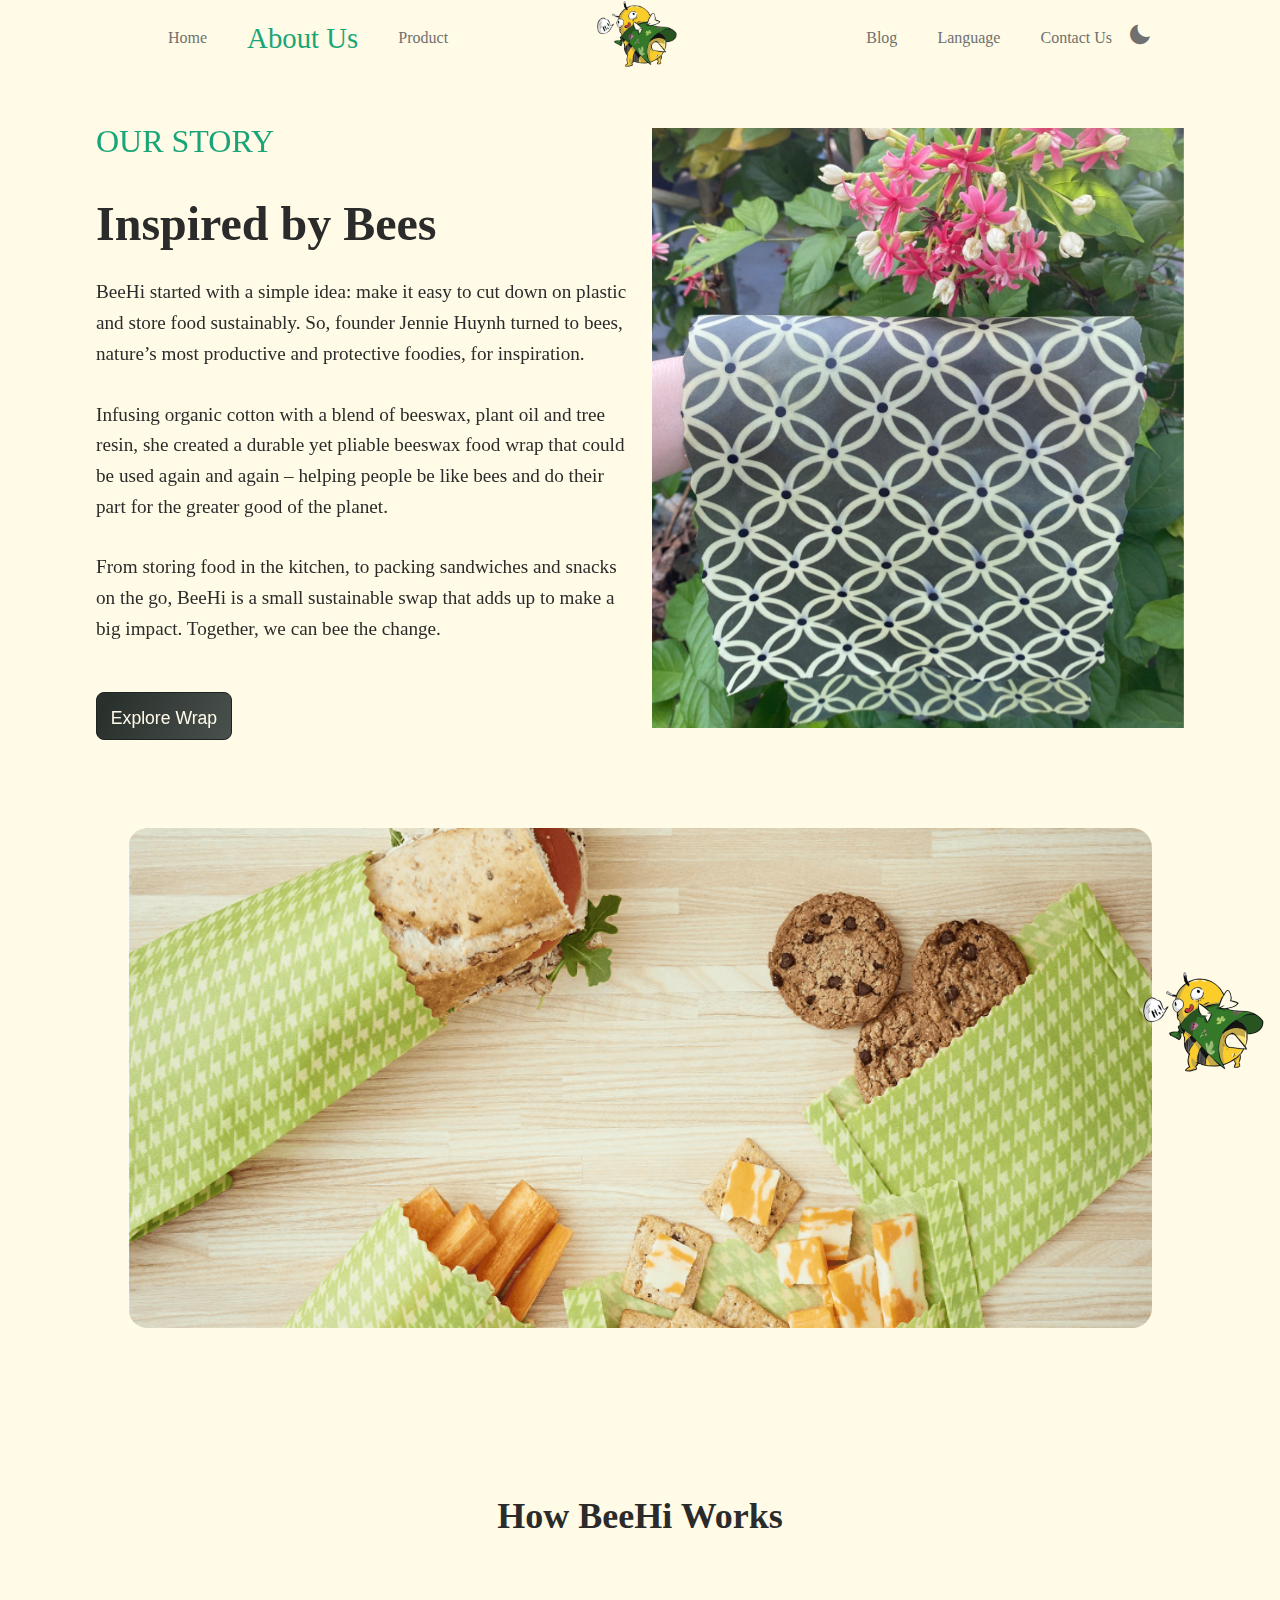
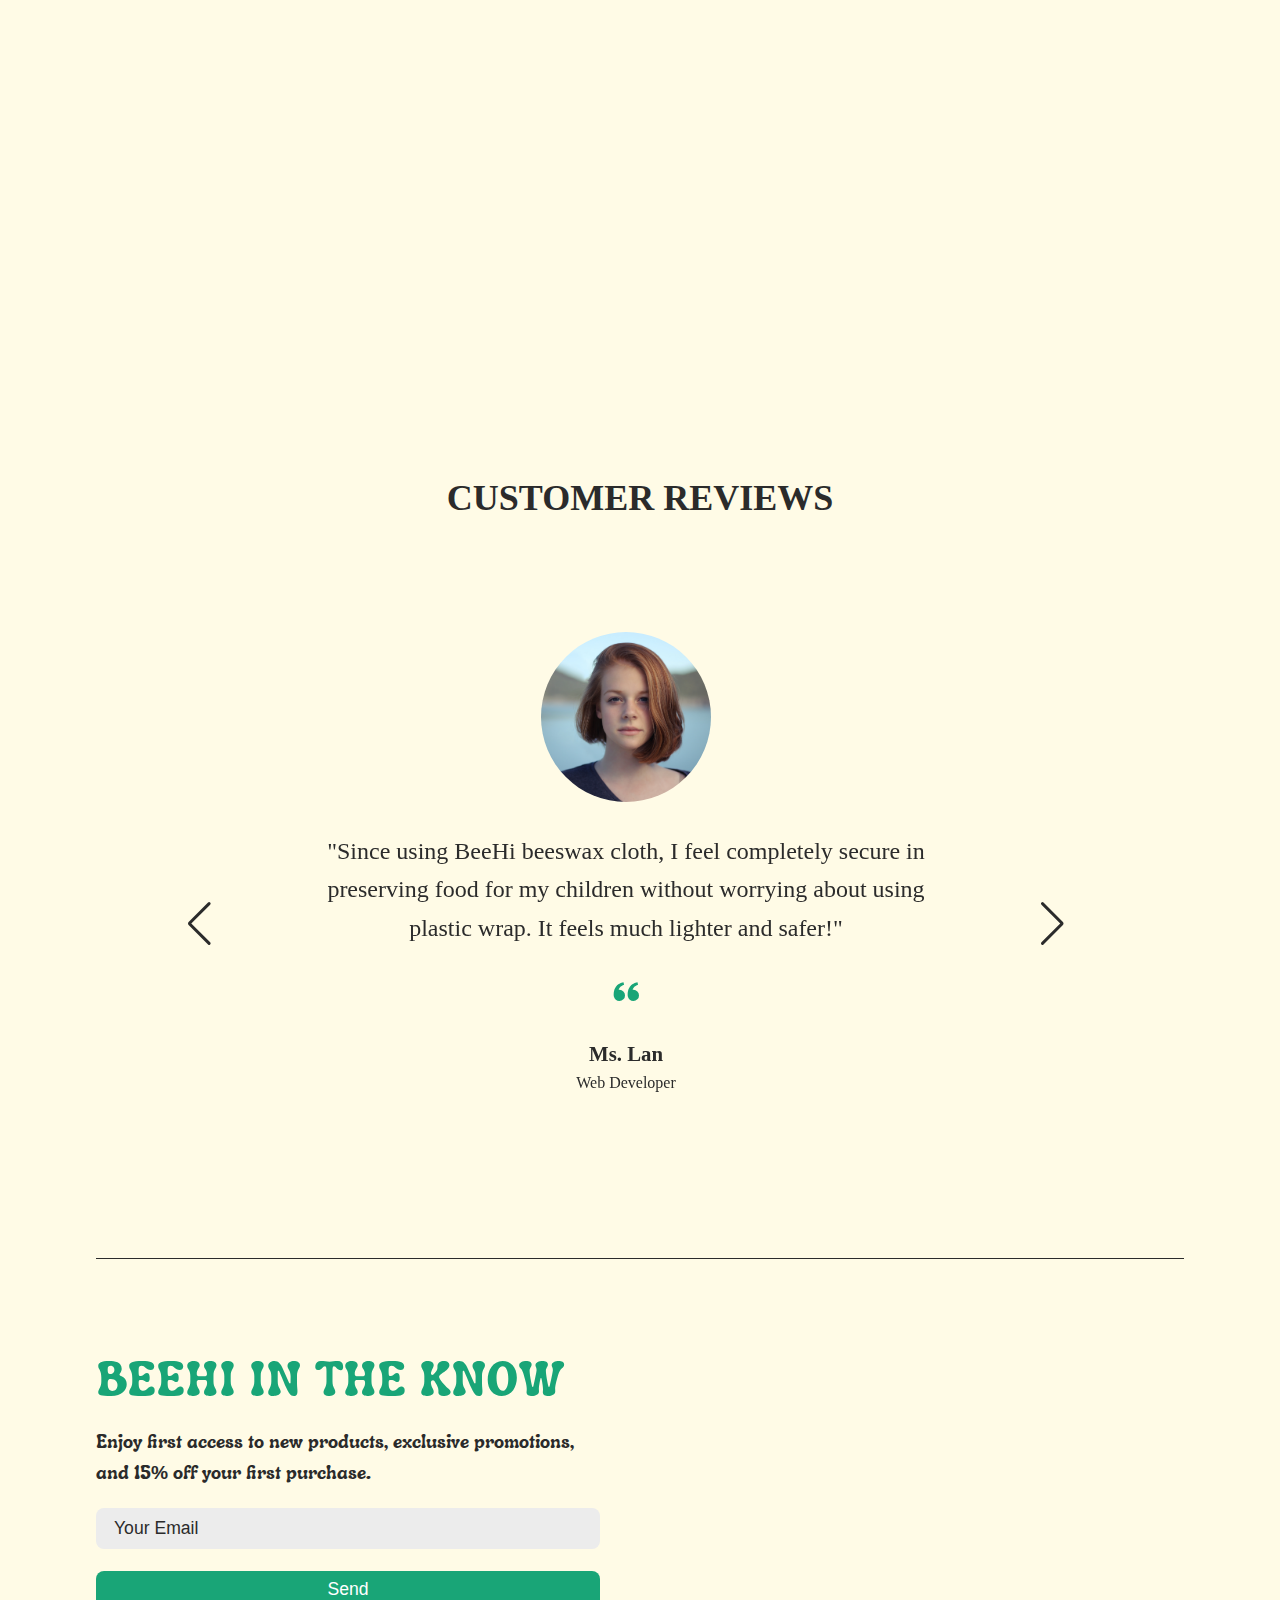
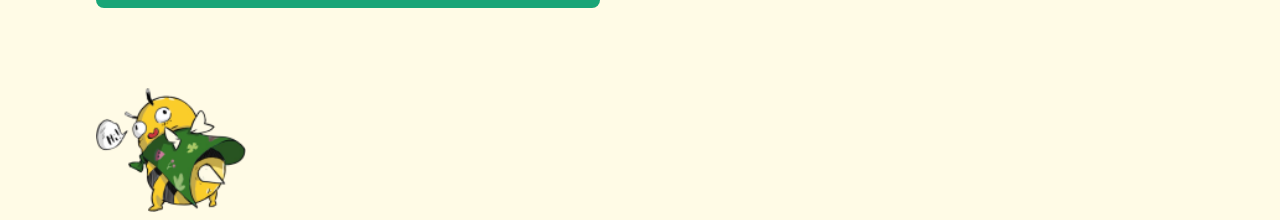
==== aboutus.html @ bbf71ea0 "init" ====
<!DOCTYPE html>
<html lang="en">
    <head>
        <meta charset="UTF-8">
        <meta name="viewport" content="width=device-width, initial-scale=1.0">
        <link href='https://cdn.jsdelivr.net/npm/boxicons@2.0.5/css/boxicons.min.css' rel='stylesheet'>
        <link rel="stylesheet" href="https://cdnjs.cloudflare.com/ajax/libs/font-awesome/6.0.0-beta3/css/all.min.css">
        <link rel="stylesheet" href="./assets/css/aboutus.css">
        <link rel="stylesheet" href="./assets/css/swiper.css" />
        <link rel="icon" href="assets/img/logo.png">
        <title>BeeHi GreenLife</title>
    </head>
    <body>
        <a href="#" class="scrolltop" id="scroll-top">
            <i class='bx bx-chevron-up scrolltop__icon'></i>
        </a>
        <a href="#" class="bee">
            <img src="./assets/img/logo.png" alt="">
        </a>
        <header class="header" id="header">
            <nav class="nav bd-container">
                <div class="nav__menu" id="nav-menu">
                    <ul class="nav__list">
                        <li class="nav__item"><a href="./index.html" class="nav__link">Home</a></li>
                        <li class="nav__item  main_item"><a href="./aboutus.html" class="nav__link active-link">About Us</a></li>
                        <li class="nav__item"><a href="./product.html" class="nav__link">Product</a></li>
                    </ul>
                </div>
                <a href="#" class="nav__logo"><img src="./assets/img/logo.png"></a>
                <div class="nav__menu" id="nav-menu">
                    <ul class="nav__list">
                        <li class="nav__item"><a href="" class="nav__link">Blog</a></li>
                        <li class="nav__item"><a href="" class="nav__link">Language</a></li>
                        <li class="nav__item"><a href="./contactus.html" class="nav__link">Contact Us</a></li>
                        <li><i class='bx bxs-moon change-theme' id="theme-button"></i></li>
                    </ul>
                </div>
                <div class="nav__toggle" id="nav-toggle">
                    <i class='bx bx-menu'></i>
                </div>
            </nav>
        </header>


        <main class="l-main">
            <section class="home">
                <div class="home__container section w-90 bd-grid">
                    <div class="home__data">
                        <h2 class="section-subtitle">Our Story</h2>
                        <h1 class="home__inspired">Inspired by Bees</h1>
                        <p class="home__paragraph">
                            BeeHi started with a simple idea: make it easy to cut down on plastic and store food sustainably. So, founder Jennie Huynh turned to bees, nature’s most productive and protective foodies, for inspiration.
                        </p>
                        <p class="home__paragraph">
                            Infusing organic cotton with a blend of beeswax, plant oil and tree resin, she created a durable yet pliable beeswax food wrap that could be used again and again – helping people be like bees and do their part for the greater good of the planet.
                        </p>
                        <p class="home__paragraph">
                            From storing food in the kitchen, to packing sandwiches and snacks on the go, BeeHi is a small sustainable swap that adds up to make a big impact. Together, we can bee the change.
                        </p>
                        <button class="shop-now">
                            Explore Wrap
                        </button>
                    </div>
                    <div class="swiper-container mySwiper">
                        <div class="swiper-wrapper">
                        <div class="swiper-slide">
                            <img src="./assets/img/img10.jpg">
                        </div>
                        <div class="swiper-slide">
                            <img src="./assets/img/img2.jpg">
                        </div>
                        <div class="swiper-slide">
                            <img src="./assets/img/img7.jpg">
                        </div>
                        </div>
                    </div>
                    
                </div>
            </section>
            
            <section class="about section " >
                <div class="about__container">

                    <div class="about__data as">
                        <h2 class="section-title about__initial">Introduction</h2>
                        <p class="about__description">BeeHi is a brand specialising in providing natural beeswax fabric products, helping to preserve food without using plastic. </p>
                    </div>
                </div>
            </section>

            <section class="services section bd-container" id="services">
                <h2 class="section-title">How BeeHi Works</h2>
                <div class="services__container  bd-grid">
                    <div class="services__content">
                        <img src="assets/img/coffee.png" class="services__img">
                        <h3 class="services__title">WRAP</h3>
                        <p class="services__description">Use the warmth of your hands to shape BeeHi's wrap around food, creating a protective, breathable seal. Wrap fruits, veggies, cheese, and bread. Pack sandwiches and snacks on the go. Cover and store leftovers - all without plastic!</p>
                    </div>
                    <div class="services__content">
                        <img src="assets/img/gift-card.png" class="services__img">
                        <h3 class="services__title">RINSE</h3>
                        <p class="services__description">Hand wash in cool water with mild dish soap, then air dry. Avoid exposure to heat and hot water to keep your Bee’s Wrap in tip-top shape!</p>
                    </div>
                    <div class="services__content">
                        <img src="assets/img/delivery.png" class="services__img">
                        <h3 class="services__title">REUSE</h3>
                        <p class="services__description">For an entire year with regular use and good care. When it loses its grip, BeeHi's wrap can be composted or used as a natural fire starter – returning to the Earth instead of sticking to the planet.</p>
                    </div>
                </div>
            </section>

            

            <section class="services section bd-container" id="services">
                <h2 class="section-title">CUSTOMER REVIEWS</h2>
                <div class="bd-container">
                    <div class="testimonial mySwiper">
                      <div class="testi-content swiper-wrapper">
                        <div class="slide swiper-slide testi-slide">
                          <img src="./assets/img/img1_1.jpg" alt="" class="image" />
                          <p>
                            "Since using BeeHi beeswax cloth, I feel completely secure in preserving food for my children without worrying about using plastic wrap. It feels much lighter and safer!"
                          </p>
              
                          <i class="bx bxs-quote-alt-left quote-icon"></i>
              
                          <div class="details">
                            <span class="name">Ms. Lan</span>
                            <span class="job">Web Developer</span>
                          </div>
                        </div>
                        <div class="slide swiper-slide testi-slide">
                          <img src="./assets/img/img2_1.jpg" alt="" class="image" />
                          <p>
                            “I had no idea beeswax fabric could be reused so many times! It's durable and easy to clean. Using recycled products makes me feel more responsible for the environment.”
                          </p>
              
                          <i class="bx bxs-quote-alt-left quote-icon"></i>
              
                          <div class="details">
                            <span class="name">Mr. Minh</span>
                            <span class="job">Web Developer</span>
                          </div>
                        </div>
                        <div class="slide swiper-slide testi-slide">
                          <img src="./assets/img/img3_1.jpg" alt="" class="image" />
                          <p>
                            “I feel really good about all of the plastic that I am no longer using, 10/10 would recommend!”
                          </p>
              
                          <i class="bx bxs-quote-alt-left quote-icon"></i>
                
                            <div class="details">
                              <span class="name">Laura K</span>
                              <span class="job">Web Developer</span>
                            </div>
                          </div>
                          <div class="slide swiper-slide testi-slide">
                            <img src="./assets/img/img5_1.jpg" alt="" class="image" />
                            <p>
                                “BeeHi is the best. So durable, handy, and reusable. Love that it’s compostable at the end of its life.”
                            </p>
                
                            <i class="bx bxs-quote-alt-left quote-icon"></i>
                
                            <div class="details">
                              <span class="name">Jennifer S</span>
                              <span class="job">Web Developer</span>
                            </div>
                          </div>
                      </div>
                      <div class="swiper-button-next nav-btn"></div>
                      <div class="swiper-button-prev nav-btn"></div>
                    </div>
                  </div>
            </section>

            <!-- <section class="contact section bd-container" id="contact">
                <div class="contact__container bd-grid">
                    <div class="contact__data">
                        <span class="section-subtitle contact__initial">Get In Touch</span>
                        <h2 class="section-title contact__initial">Contact Us</h2>
                        <p class="contact__description">Contact Us for more information and we will attend you quickly.</p>
                    </div>
                </div>
                <div class="container">
                    <div class="contact-box">
                        <div class="left"></div>
                        <div class="right">
                            <h2>Contact Us</h2>
                            <input type="text" class="field" placeholder="Your Name" required>
                            <input type="text" class="field" placeholder="Your Email" required>
                            <input type="text" class="field" placeholder="Phone" required>
                            <textarea placeholder="Your Message..." class="field" required></textarea>
                            <button class="btn">Send</button>
                        </div>
                    </div>
                </div>
            </section> -->
        </main>

        <footer class="footer w-90">
            <div class="footer_logo">
                    <h6 class="footer_tittle"> BEEHI IN THE KNOW </h6><h2 class="footer__subtitle">Enjoy first access to new products, exclusive promotions, and 15% off your first purchase.</h2>
                    <div class="email">
                        <input type="text" class="field" placeholder="Your Email" required>
                        <button class="btn">Send</button>
                    </div>
                    <div class="lg">
                        <img src="./assets/img/logo.png" alt="">
                    </div>
            </div>
            <div class="footer__container">
                <div class="footer__content">
                    <h3 class="footer__title">SHOP</h3>
                    <ul>
                        <li><a href="#" class="footer__link">Wraps</a></li>
                        <li><a href="#" class="footer__link">Bags</a></li>
                        <li><a href="#" class="footer__link">Back to  School</a></li>
                        <li><a href="#" class="footer__link">Lunch & Snack Packs</a></li>
                        <li><a href="#" class="footer__link">Vegan Wraps</a></li>
                        <li><a href="#" class="footer__link">Gifts</a></li>
                    </ul>
                </div>

                <div class="footer__content">
                    <h3 class="footer__title">COMPANY</h3>
                    <ul>
                        <li><a href="#" class="footer__link">About Us</a></li>
                        <li><a href="#" class="footer__link">Blog</a></li>
                        <li><a href="#" class="footer__link">Careers</a></li>
                        <li><a href="#" class="footer__link">Press</a></li>
                        <li><a href="#" class="footer__link">Affilate Program</a></li>
                        <li><a href="#" class="footer__link">Wholesale</a></li>
                    </ul>
                </div>

                
                <div class="footer__content">
                    <h3 class="footer__title">HELP</h3>
                    <ul>
                        <li><a href="#" class="footer__link">Where to Buy</a></li>
                        <li><a href="#" class="footer__link">Contact Us</a></li>
                        <li><a href="#" class="footer__link">FAQs</a></li>
                        <li><a href="#" class="footer__link">Shipping</a></li>
                        <li><a href="#" class="footer__link">Returns</a></li>
                        <li><a href="#" class="footer__link">Corporate Gifts & Donations</a></li>
                    </ul>
                </div>
            </div>
                    <!-- <div>
                        <a href="https://www.facebook.com/profile.php?id=61566275596509" class="footer__social"><i class='bx bxl-facebook-circle'></i></a>
                        <a href="#" class="footer__social"><i class='bx bxl-instagram'></i></a>
                        <a href="#" class="footer__social" ><i class="fab fa-tiktok"></i></a>
                    </div> -->
            <!-- <p class="footer__copy">&#169; 2021 Tushant Man Singh. All right reserved.<br>&#169; 2021 Starbucks Coffee Company. All images right reserved</p> -->
        </footer>
        <script src="assets/js/scrollreveal.js"></script>
        <script src="assets/js/swiper.js"></script>
        <script src="assets/js/main.js"></script>
    </body>
</html>
---- assets/css/aboutus.css ----
@import url("https://fonts.googleapis.com/css2?family=Poppins:wght@400;500;600&display=swap");
::-webkit-scrollbar {
  width: 10px;
}

@font-face {
  font-family: 'CustomFont'; /* Tên bạn đặt cho font */
  src: url('../fonts/fonnts.com-Luckybones-Bold.otf') format('truetype'); /* Đường dẫn đến tệp font */
  font-weight: normal; /* Định nghĩa độ dày (normal, bold) nếu có */
  font-style: normal;  /* Kiểu chữ (normal, italic) nếu có */
}

@font-face {
  font-family: 'DancingFont'; /* Tên bạn đặt cho font */
  src: url('../fonts/DancingScript-Medium.ttf') format('truetype'); /* Đường dẫn đến tệp font */
  font-weight: normal; /* Định nghĩa độ dày (normal, bold) nếu có */
  font-style: normal;  /* Kiểu chữ (normal, italic) nếu có */
}
::-webkit-scrollbar-track {
  background: #A6A6A6;
}
::-webkit-scrollbar-thumb {
  background: #006256;
  border-radius: 12px;
  transition: all 1s ease;
}

:root {
  --header-height: 3.2rem;
  --first-color: #19a577;
  --first-color-alt: #10ac78;
  --title-color: #2b2b2b;
  --button-text-color: #1D2521;
  --button-color: #FFFBE6;
  --text-color: #707070;
  --text-color-light: #A6A6A6;
  --body-color: #FFFBE6;
  --container-color: #FFFFFF;
  --field-color: #ececec;
  --body-font: "CustomFont", sans-serif;
  --dance-font: "DancingFont", sans-serif;
  --biggest-font-size: 2.25rem;
  --h1-font-size: 1.5rem;
  --h2-font-size: 1.25rem;
  --h3-font-size: 1rem;
  --normal-font-size: .938rem;
  --small-font-size: .813rem;
  --smaller-font-size: .75rem;
  --font-medium: 500;
  --font-semi-bold: 600;
  --mb-1: .5rem;
  --mb-2: 1rem;
  --mb-3: 1.5rem;
  --mb-4: 2rem;
  --mb-5: 2.5rem;
  --mb-6: 3rem;
  --z-tooltip: 10;
  --z-fixed: 100;
}

@media screen and (min-width: 768px){
  :root{
    --biggest-font-size: 4rem;
    --h1-font-size: 2.25rem;
    --h2-font-size: 1.5rem;
    --h3-font-size: 1.25rem;
    --normal-font-size: 1rem;
    --small-font-size: .875rem;
    --smaller-font-size: .813rem;
  }
}

*,::before,::after{
  box-sizing: border-box;
}

html{
  scroll-behavior: smooth;
}

body.dark-theme{
  --title-color: #FFFBE6;
  --button-text-color: #FFFBE6;
  --button-color: #1D2521;
  --text-color: #C7D1CC;
  --body-color: #1D2521;
  --container-color: #27302C;
  --field-color: #214231;
}

.change-theme{
  position: absolute;
  right: 1rem;
  top: 1.8rem;
  color: var(--text-color);
  font-size: 1.5rem;
  cursor: pointer;
}

body{
  margin: var(--header-height) 0 0 0;
  font-size: var(--normal-font-size);
  background-color: var(--body-color);
  color: var(--text-color);
  line-height: 1.6;
}

h1,h2,h3,p,ul{
  margin: 0;
}

ul{
  padding: 0;
  list-style: none;
}

a{
  text-decoration: none;
}

img{
  max-width: 100%;
  height: auto;
}

.section{
  padding: 4rem 0 2rem;
}

.section-title{
    text-align: center;
}

.section-title{
  font-size: var(--h1-font-size);
  color: var(--title-color);
  margin-bottom: var(--mb-3);
}

.section-subtitle{
    text-transform: uppercase;
  display: block;
  font-size: 2rem;
  color: var(--first-color);
  font-weight: var(--font-medium);
  margin-bottom: var(--mb-1);
}

.bd-container{
  max-width: 960px;
  width: calc(100% - 2rem);
  margin-left: var(--mb-2);
  margin-right: var(--mb-2);
}

.bd-grid{
  display: grid;
  gap: 1.5rem;
}

.header{
  width: 100%;
  position: fixed;
  top: 0;
  left: 0;
  z-index: var(--z-fixed);
  background-color: var(--body-color);
}
.header img{
  width: 58%;
  height: 58%;
  padding: 15px 0;
}

.nav{
  max-width: 1024px;
  height: var(--header-height);
  display: flex;
  justify-content: space-between;
  align-items: center;
}

.nav img{
  width: 80px;
}

@media screen and (max-width: 768px){
  .nav__menu{
    
    position: fixed;
    top: -100%;
    left: 0;
    width: 100%;
    height: 100%;
    font-size: 1.5rem;
    padding: 35% 0 1rem;
    text-align: center;
    background-color: var(--body-color);
    transition: .4s;
    border-radius: 0 0 1rem 1rem;
    z-index: var(--z-fixed);
  }
  .header img{
    width: 40%;
    height: 40%;
  }
}

.nav__item{
  margin-bottom: var(--mb-2);
}

.nav__link, .nav__logo, .nav__toggle{
  color: var(--text-color);
  font-weight: var(--font-medium);
}

.nav__logo:hover{
  color: var(--first-color);
}

.nav__link{
  transition: .3s;
}

.nav__link:hover{
  color: var(--first-color);
}

.nav__toggle{
  font-size: 2rem;
  cursor: pointer;
}

.show-menu{
  top: var(--header-height);
}

.active-link{
  color: var(--first-color);
}

.scrolheader{
  box-shadow: 0 5px 25px rgba(1 1 1 / 15%);
}

.bee{
  position: fixed;
  right: 1rem;
  bottom: -20%;
  z-index: var(--z-tooltip);

}

.scrolltop{
  position: fixed;
  right: 1rem;
  bottom: -20%;
  display: flex;
  justify-content: center;
  align-items: center;
  padding: .3rem;
  background: rgba(6,156,84,.5);
  border-radius: .4rem;
  z-index: var(--z-tooltip);
  transition: .4s;
  visibility: hidden;
}

.scrolltop:hover{
  background-color: var(--first-color-alt);
}

.scrolltop__icon{
  font-size: 1.8rem;
  color: var(--body-color);
}

.show-scroll{
  visibility: visible;
  bottom: 1.5rem;
}

.home{
  margin-top: 60px;
}

.home__container{
  height: calc(100vh - var(--header-height));
  align-content: center;
}




.home__subtitle{
  text-transform: uppercase;
  font-size: 2rem;
  color: var(--title-color);
}

.home__inspired{
    font-size: 3rem;
    color: var(--title-color);
  }

.home__data p{
  font-size: 1.2rem;
  color: var(--title-color);
  padding: 15px 0;
}


.shop-now {
  margin-top: 2rem;
  color: var(--button-color);
  border: 1px solid var(--button-text-color);
  background-color: var(--button-text-color);
  font-size: 1.1rem;
  width: 8.5rem;
  height: 3rem;
  font-weight: 500;
  text-align: center;
  line-height: 3rem; 
  border-radius: 8px; 
  position: relative;
  overflow: hidden;
  transition: all 0.4s ease;
}

.shop-now::before {
  content: '';
  position: absolute;
  top: 0;
  left: -100%;
  width: 200%;
  height: 100%;
  background: linear-gradient(120deg, rgba(255, 255, 255, 0.2), rgba(255, 255, 255, 0.05), rgba(255, 255, 255, 0.2));
  transition: all 0.4s ease;
  z-index: 0;
}

.shop-now:hover::before {
  left: 0;
  transition: all 0.4s ease;
}

.shop-now:hover {
  background-color: var(--button-color);
  color: var(--button-text-color);
  box-shadow: 0px 10px 15px rgba(0, 0, 0, 0.2); /* Đổ bóng khi hover */
  transform: scale(1.05); /* Phóng to nhẹ khi hover */
}

.shop-now span {
  position: relative;
  z-index: 1; /* Giúp chữ nổi lên trên hiệu ứng background */
}


.swiper-container {
  width: 100%;
  height: 600px;
  padding: 0;
}

.swiper-slide {
  width: 200px;
}

.swiper-slide img {
  width: 90%;
  padding-top: 0px;
  justify-self: center;
  top: 0;
}
.swiper-container-3d .swiper-slide-shadow-bottom, .swiper-container-3d .swiper-slide-shadow-left, .swiper-container-3d .swiper-slide-shadow-right, .swiper-container-3d .swiper-slide-shadow-top{
  background-image: none;
}

.button{
  display: inline-block;
  background-color: var(--first-color);
  color: #FFF;
  padding: .75rem 1rem;
  border-radius: .5rem;
  transition: .3s;
}

.button:hover{
  background-color: var(--first-color-alt);
}

.about__data{
  border: 1px solid #fff;
  text-align: center;
}

.about__description{
  margin-bottom: var(--mb-3);
}

.about__img{
  width: 380px;
  height: auto;
  border-radius: .5rem;
}

.services__container{
  row-gap: 2.5rem;
  grid-template-columns: repeat(auto-fit, minmax(220px, 1fr));
}

.services__content{
  text-align: center;
}

.services__img{
  width: 64px;
  height: 64px;
  fill: var(--first-color);
  margin-bottom: var(--mb-2);
}

.services__title{
  font-size: var(--h3-font-size);
  color: var(--title-color);
  margin-bottom: var(--mb-1);
}

.services__description{
  padding: 0 1.5rem;
}

.menu__container{
  grid-template-columns: repeat(2, 1fr);
  justify-content: center;
}

.menu__content{
  position: relative;
  display: flex;
  flex-direction: column;
  background-color: var(--container-color);
  border-radius: .5rem;
  box-shadow: 0 5px 25px rgba(1 1 1 / 15%);
  padding: .75rem;
}

.menu__img{
  width: 100px;
  align-self: center;
  border-radius: 50%;
  margin-bottom: var(--mb-2);
}

.menu__name, .menu__preci{
  font-weight: var(--font-semi-bold);
  color: var(--title-color);
}

.menu__name{
  font-size: var(--normal-font-size);
}

.menu__detail, .menu__preci{
  font-size: var(--small-font-size);
}

.menu__detail{
  margin-bottom: var(--mb-1);
}

.menu__button{
  position: absolute;
  bottom: 0;
  right: 0;
  display: flex;
  padding: .625rem .813rem;
  border-radius: .5rem 0 .5rem 0;
}

.app__data{
  text-align: center;
}

.app__description{
  margin-bottom: var(--mb-5);
}

.app__stores{
  margin-bottom: var(--mb-4);
}

.app__store{
  width: 120px;
  margin: 0 var(--mb-1);
}

.app__img{
  width: 230px;
  justify-self: center;
}

.contact__container{
  text-align: center;
}

.contact__description{
  margin-bottom: var(--mb-3);
}
.container{
	position: relative;
	width: 100%;
	height: 100%;
	display: flex;
	justify-content: center;
	align-items: center;
	padding: 20px 0px;
}
.contact-box{
	width: 100%;
	display: grid;
	grid-template-columns: repeat(2, 1fr);
	justify-content: center;
	align-items: center;
	text-align: center;
	background-color: var(--body-color);
	border-radius: .5rem;
  box-shadow: 0 5px 25px rgba(1 1 1 / 15%);
}

.left{
	background: url("../img/cu.jpg") no-repeat center;
	background-size: cover;
	height: 100%;
  border-top-left-radius: .5rem;
  border-bottom-left-radius: .5rem;
}

.right{
	padding: 25px 40px;
}

h2{
	position: relative;
	padding: 0 0 10px;
	margin-bottom: 10px;
  color: var(--title-color);
}

.field{
	width: 100%;
	border: 2px solid rgba(0, 0, 0, 0);
	outline: none;
	background-color: var(--field-color);
	padding: 0.5rem 1rem;
	font-size: 1.1rem;
  border-radius: .5rem;
	margin-bottom: 22px;
	transition: .3s;
}

textarea{
	min-height: 150px;
  resize: none;
}
::placeholder{
  color: var(--title-color);
  opacity: 1;
}
.btn{
	width: 100%;
	padding: 0.5rem 1rem;
	display: inline-block;
  background-color: var(--first-color);
  color: #FFF;
  border-radius: .5rem;
  transition: .3s;
	font-size: 1.1rem;
	border: none;
	outline: none;
	cursor: pointer;
	transition: .3s;
}

.btn:hover{
    background-color: #00744d;
}

.w-90{
  width: 85%;
  margin: 0 auto;
}

.footer{
  padding-top: 80px;
  border-top: 1px solid var(--title-color);
  align-items: center;
  display: flex;
  gap: 5rem;
}

.footer_tittle{
  font-family: var(--body-font);
  font-size: 50px;
  margin-top: 0;
  color: var(--first-color);
  margin-bottom: var(--mb-1);
}

.footer__subtitle{
  font-family: var(--body-font);
  font-size: 1.2rem;
  color: var(--title-color);
}

.footer_logo{
  width: 50%;
}

.footer__container{
  width: 50%;
  display: flex;
  justify-content: space-between;
}

.footer__logo{
  font-size: var(--h3-font-size);
  color: var(--first-color);
  font-weight: var(--font-semi-bold);
}

.lg{
  margin-top: 5rem;
  width: 150px;
}

.lg img{
  width: 100%;
}

.footer__social{
  font-size: 1.5rem;
  color: var(--title-color);
  text-align: center;
  padding: 15px 15px 15px 0px;
}
.footer__title{
  font-size: var(--h2-font-size);
  color: var(--title-color);
  margin-bottom: var(--mb-2);
}

.footer__link{
  display: inline-block;
  color: var(--text-color);
  margin-bottom: var(--mb-1);
}

.footer__link:hover{
  color: var(--first-color);
}

.footer__copy{
  text-align: center;
  font-size: var(--small-font-size);
  color: var(--text-color-light);
  margin-top: 3.5rem;
}

.testimonial {
  position: relative;
  max-width: 900px;
  width: 100%;
  padding: 50px 0;
  overflow: hidden;
}
.testimonial .image {
  height: 170px;
  width: 170px;
  object-fit: cover;
  border-radius: 50%;
}

.testimonial .slide {
  display: flex;
  align-items: center;
  justify-content: center;
  flex-direction: column;
  row-gap: 30px;
  height: 100%;
  width: 100%;
}
.slide p {
  text-align: center;
  padding: 0 160px;
  font-size: 1.5rem;
  font-weight: 400;
    color: var(--title-color);
}
.slide .quote-icon {
  font-size: 30px;
  color: #19A577;
}
.slide .details {
  display: flex;
  flex-direction: column;
  align-items: center;
}

.testi-slide{
  padding: 20px 100px;
}


.details .name {
  font-size: 1.3rem;
  font-weight: 600;
  color: var(--title-color);
}
.details .job {
  font-size: 1rem;
  font-weight: 400;
  color: var(--title-color);

}
/* swiper button css */
.nav-btn {
  height: 40px;
  width: 100px;
  border-radius: 50%;
  transform: translateY(30px);
  transition: 0.2s;
}

.nav-btn::after,
.nav-btn::before {
  font-size: 20px;
  color: var(--title-color);

}
.swiper-pagination-bullet {
  background-color: rgba(0, 0, 0, 0.8);
}
.swiper-pagination-bullet-active {
  background-color: #4070f4;
}


@media screen and (min-width: 1380px){
  .menu__container{
    grid-template-columns: repeat(4, 310px);
    column-gap: 1.5rem;
  }
}

@media screen and (min-width: 960px){
  .bd-container{
    margin-left: auto;
    margin-right: auto;
  }

  .about__container,
  .app__container{
    column-gap: 1.5rem;
  }
}

@media screen and (max-width: 880px){
	.contact-box{
		grid-template-columns: 1fr;
	}
	.left{
		height: 200px;
	}
}

@media screen and (min-width: 768px){
  body{
    margin: 0;
  }

  .section{
    padding-top: 8rem;
  }

  .nav{
    height: calc(var(--header-height) + 1.5rem);
  }
  .main_item{
    font-size: 1.8rem;
  }
  .nav__list{
    display: flex;
    align-items: center;
  }
  .nav__item{
    margin-left: var(--mb-5);
    margin-bottom: 0;
  }
  .nav__toggle{
    display: none;
  }

  .change-theme{
    position: initial;
    margin-left: var(--mb-2);
  }

  .home__container{
    height: 100vh;
  }

  .services__container,
  .menu__container{
    margin-top: var(--mb-6);
  }


  .menu__content{
    padding: 1.5rem;
  }
  .menu__img{
    width: 130px;
    border-radius: 50%;
  }

  .app__store{
    margin: 0 var(--mb-1) 0 0;
  }

  .slide p {
    padding: 0 20px;
  }
  .nav-btn {
    display: none;
  }
}

@media screen and (min-width: 576px){
  .home__container,
  .about__container,
  .app__container{
    grid-template-columns: repeat(2,1fr);
    align-items: center;
  }



  .about__data, .about__initial,
  .app__data, .app__initial,
  .contact__container, .contact__initial{
    text-align: initial;
  }

  .as .about__initial{
    font-size: 3.5rem;
    color: #000;
    align-items: center;
    text-align: center;
  }

  .as h2{
    text-transform: uppercase;
  }

  .as .about__description{
    font-size: 1.2rem;
    color: #000;
    align-items: center;
    text-align: center;
  }

  .about__container{
    border-radius: 20px;
    display: flex;
    align-items: center;
    padding: 8% 10%;
    margin: 0 auto;
    width: 80%;
    min-height: 500px;
    background-image: url("../img/bg.png");
    background-repeat: no-repeat; /* Tránh lặp lại hình nền */
    background-size: cover; /* Đảm bảo hình nền bao phủ toàn bộ khu vực */
    background-position: center;
  }

  .sume{
    font-size: 3rem;
  }

  .about__data{
    border-radius: 20px;
    background-color: rgba(255, 251, 230, 0.9);
    padding: 30px 50px;
    width: 100%;
  }

  .about__img, .app__img{
    width: 480px;
    order: -1;
  }
  .swiper-container {
    width: 100%;
    padding-top: 50px;
    padding-bottom: 50px;
    background: none;
  }
  
  .swiper-slide {
    background-position: center;
    background-size: cover;
    width: 300px;
    height: 300px;
  }
  
  .swiper-slide img {
    width: 100%;
    justify-self: center;
  }

  .contact__container{
    grid-template-columns: 1.75fr 1fr;
    align-items: center;
  }

  .contact__button{
    justify-self: center;
  }
}
@media screen and (max-width: 576px){
  .header img{
    width: 40%;
    height: 40%;
    padding-top: 20px;
  }
}

@media screen and (min-height: 721px) {
    .home__container {
        height: 640px;
    }
}
@media screen and (max-width: 575px) {
  .swiper-slide img {
    width: 80%;
    padding-top: 0px;
    justify-self: center;
    padding-left: 82px;
  }
}
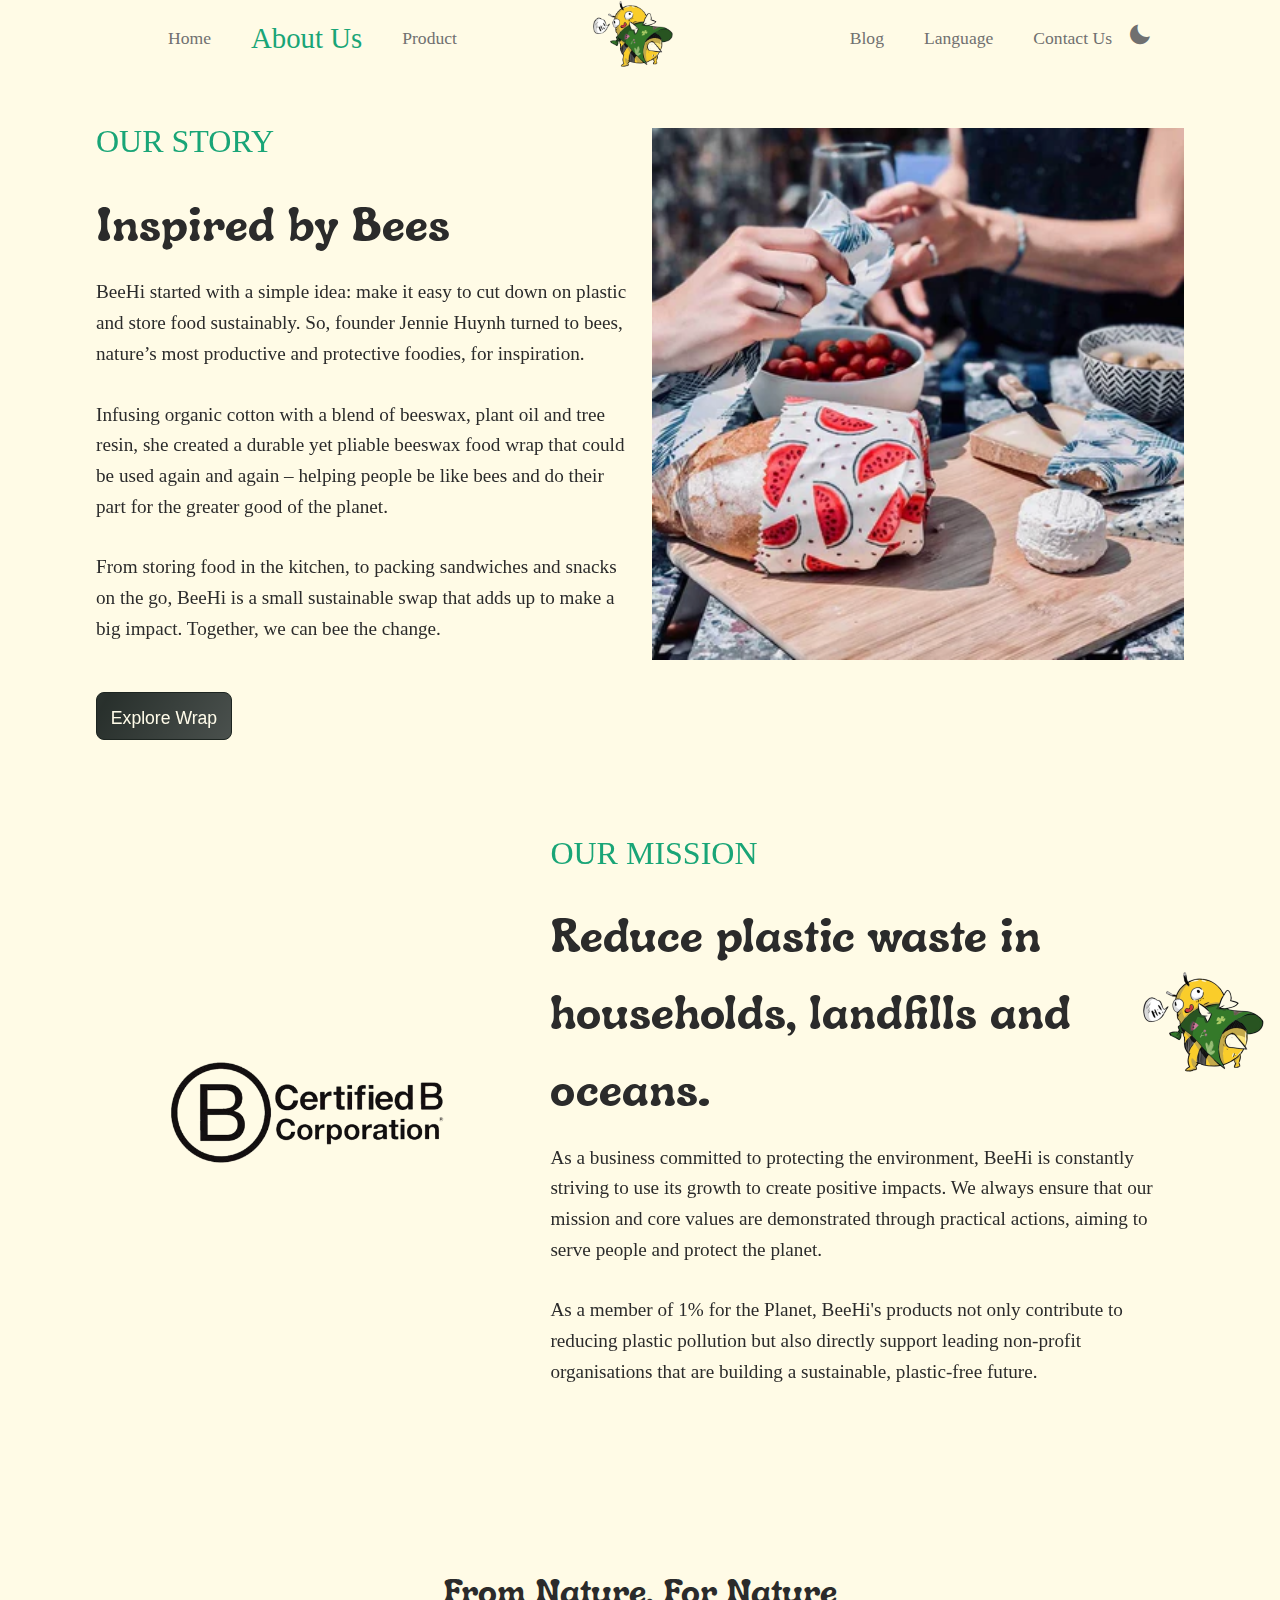
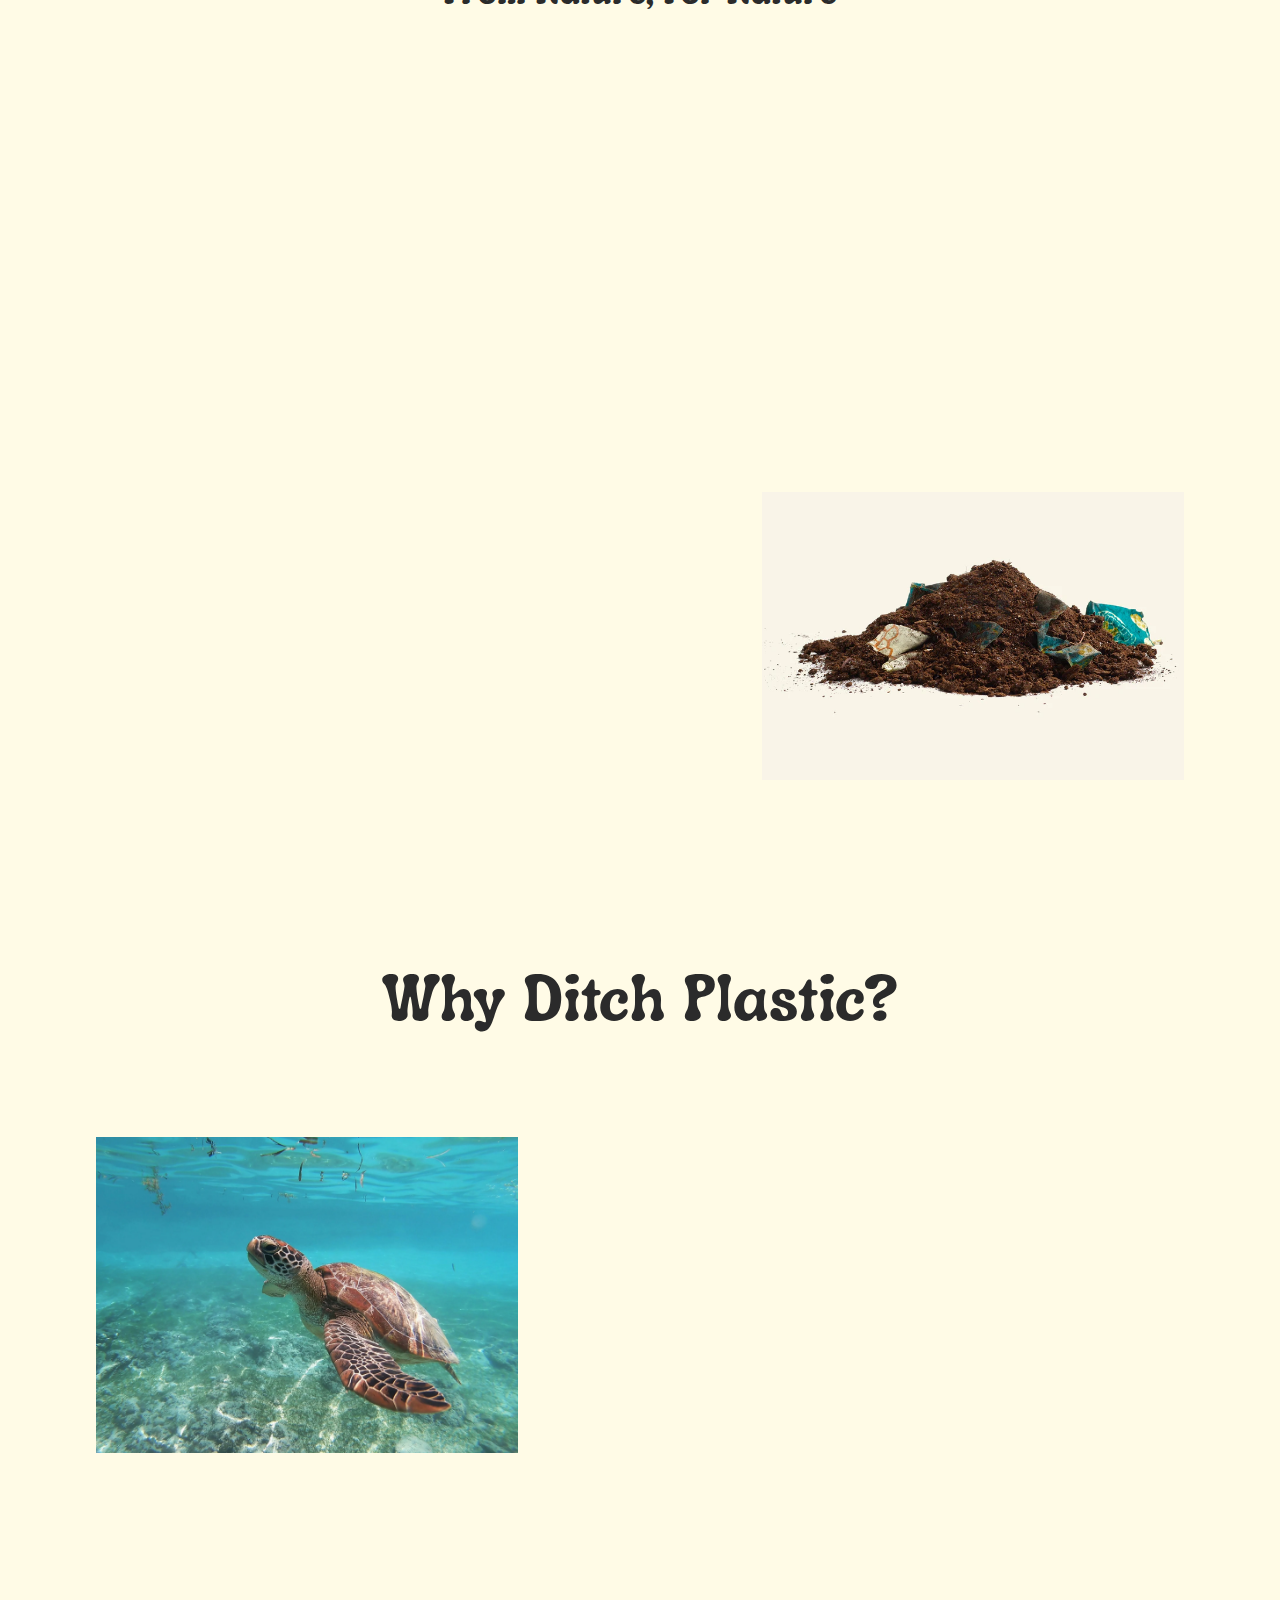
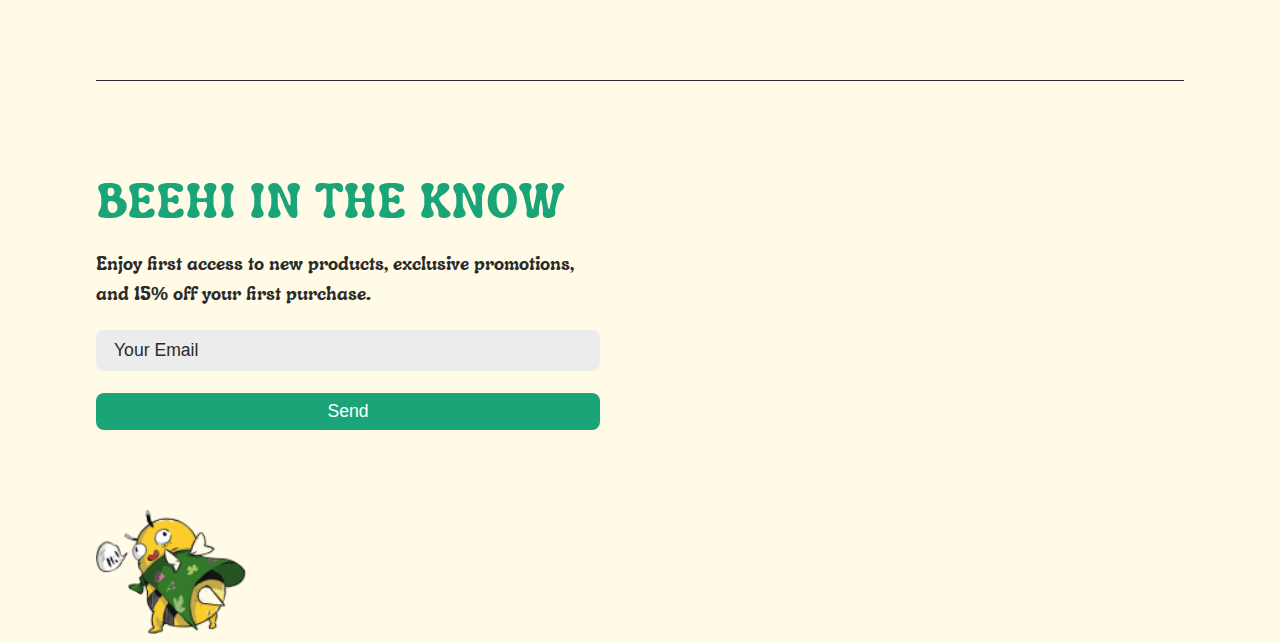
==== commit 84715778: "second" ====
--- a/aboutus.html
+++ b/aboutus.html
@@ -57,146 +57,108 @@
                         <p class="home__paragraph">
                             From storing food in the kitchen, to packing sandwiches and snacks on the go, BeeHi is a small sustainable swap that adds up to make a big impact. Together, we can bee the change.
                         </p>
-                        <button class="shop-now">
+                        <button class="shop-now"  onclick="window.location.href='./index.html'">
                             Explore Wrap
                         </button>
                     </div>
-                    <div class="swiper-container mySwiper">
+                    <div class="swiper-container">
                         <div class="swiper-wrapper">
                         <div class="swiper-slide">
-                            <img src="./assets/img/img10.jpg">
-                        </div>
+                            <img src="./assets/img/image5.jpg">
+                        </div>
+                        </div>
+                    </div>
+                    
+                </div>
+            </section>
+
+            <section class="section">
+                <div class="certificate__container w-90">
+                    <div class="image-container">
+                        <div class="swiper-slide asa">
+                            <img src="./assets/img/certificated.jpg">
+                        </div>
+                        
+                    </div>
+                    <div class="home__data misson_data">
+                        <h2 class="section-subtitle">Our Mission</h2>
+                        <h1 class="home__inspired">Reduce plastic waste in households, landfills and oceans.</h1>
+                        <p class="home__paragraph">
+                            As a business committed to protecting the environment, BeeHi is constantly striving to use its growth to create positive impacts. We always ensure that our mission and core values ​​are demonstrated through practical actions, aiming to serve people and protect the planet.
+                        </p>
+                        <p class="home__paragraph">
+                            As a member of 1% for the Planet, BeeHi's products not only contribute to reducing plastic pollution but also directly support leading non-profit organisations that are building a sustainable, plastic-free future.
+                        </p>
+                    </div>
+                </div>
+            </section>
+            
+            
+
+            <section class="services section w-90" id="services">
+                <h2 class="section-title">From Nature, For Nature</h2>
+                <div class="services__container  bd-grid">
+                    <div class="services__content">
+                        <img src="assets/img/nature1.jpg" class="services__img">
+                        <h3 class="services__title">Organic Cotton</h3>
+                        <p class="services__description">for Shape</p>
+                    </div>
+                    <div class="services__content">
+                        <img src="assets/img/nature2.jpg" class="services__img">
+                        <h3 class="services__title">Beeswax</h3>
+                        <p class="services__description">to Seal in Freshness</p>
+                    </div>
+                    <div class="services__content">
+                        <img src="assets/img/nature3.jpg" class="services__img">
+                        <h3 class="services__title">Organic Plant Oil</h3>
+                        <p class="services__description">for Pliability</p>
+                    </div>
+                    <div class="services__content">
+                        <img src="assets/img/nature4.jpg" class="services__img">
+                        <h3 class="services__title">Tree Resin</h3>
+                        <p class="services__description">for Durability</p>
+                    </div>
+                </div>
+            </section>
+
+            <section class="section">
+                <div class="certificate__container w-90">
+                    
+                    <div class="home__data misson_data center">
+                        <h1 class="home__inspired">The result?</h1>
+                        <p class="home__paragraph">
+                            A truly natural plastic and silicone free alternative that
+                            reaks down in the compost instead of sticking to the planet.
+                        </p>
+                    </div>
+                    <div class="image-container">
                         <div class="swiper-slide">
-                            <img src="./assets/img/img2.jpg">
-                        </div>
+                            <img src="./assets/img/result.jpg">
+                        </div>
+                    </div>
+                </div>
+            </section>
+
+            <section class="section">
+                <h1 class="tittle_plastic center">Why Ditch Plastic?</h1>
+                <div class="certificate__container w-90">
+                    <div class="image-container">
                         <div class="swiper-slide">
-                            <img src="./assets/img/img7.jpg">
-                        </div>
-                        </div>
-                    </div>
-                    
-                </div>
-            </section>
-            
-            <section class="about section " >
-                <div class="about__container">
-
-                    <div class="about__data as">
-                        <h2 class="section-title about__initial">Introduction</h2>
-                        <p class="about__description">BeeHi is a brand specialising in providing natural beeswax fabric products, helping to preserve food without using plastic. </p>
-                    </div>
-                </div>
-            </section>
-
-            <section class="services section bd-container" id="services">
-                <h2 class="section-title">How BeeHi Works</h2>
-                <div class="services__container  bd-grid">
-                    <div class="services__content">
-                        <img src="assets/img/coffee.png" class="services__img">
-                        <h3 class="services__title">WRAP</h3>
-                        <p class="services__description">Use the warmth of your hands to shape BeeHi's wrap around food, creating a protective, breathable seal. Wrap fruits, veggies, cheese, and bread. Pack sandwiches and snacks on the go. Cover and store leftovers - all without plastic!</p>
-                    </div>
-                    <div class="services__content">
-                        <img src="assets/img/gift-card.png" class="services__img">
-                        <h3 class="services__title">RINSE</h3>
-                        <p class="services__description">Hand wash in cool water with mild dish soap, then air dry. Avoid exposure to heat and hot water to keep your Bee’s Wrap in tip-top shape!</p>
-                    </div>
-                    <div class="services__content">
-                        <img src="assets/img/delivery.png" class="services__img">
-                        <h3 class="services__title">REUSE</h3>
-                        <p class="services__description">For an entire year with regular use and good care. When it loses its grip, BeeHi's wrap can be composted or used as a natural fire starter – returning to the Earth instead of sticking to the planet.</p>
-                    </div>
-                </div>
-            </section>
-
-            
-
-            <section class="services section bd-container" id="services">
-                <h2 class="section-title">CUSTOMER REVIEWS</h2>
-                <div class="bd-container">
-                    <div class="testimonial mySwiper">
-                      <div class="testi-content swiper-wrapper">
-                        <div class="slide swiper-slide testi-slide">
-                          <img src="./assets/img/img1_1.jpg" alt="" class="image" />
-                          <p>
-                            "Since using BeeHi beeswax cloth, I feel completely secure in preserving food for my children without worrying about using plastic wrap. It feels much lighter and safer!"
-                          </p>
-              
-                          <i class="bx bxs-quote-alt-left quote-icon"></i>
-              
-                          <div class="details">
-                            <span class="name">Ms. Lan</span>
-                            <span class="job">Web Developer</span>
-                          </div>
-                        </div>
-                        <div class="slide swiper-slide testi-slide">
-                          <img src="./assets/img/img2_1.jpg" alt="" class="image" />
-                          <p>
-                            “I had no idea beeswax fabric could be reused so many times! It's durable and easy to clean. Using recycled products makes me feel more responsible for the environment.”
-                          </p>
-              
-                          <i class="bx bxs-quote-alt-left quote-icon"></i>
-              
-                          <div class="details">
-                            <span class="name">Mr. Minh</span>
-                            <span class="job">Web Developer</span>
-                          </div>
-                        </div>
-                        <div class="slide swiper-slide testi-slide">
-                          <img src="./assets/img/img3_1.jpg" alt="" class="image" />
-                          <p>
-                            “I feel really good about all of the plastic that I am no longer using, 10/10 would recommend!”
-                          </p>
-              
-                          <i class="bx bxs-quote-alt-left quote-icon"></i>
-                
-                            <div class="details">
-                              <span class="name">Laura K</span>
-                              <span class="job">Web Developer</span>
-                            </div>
-                          </div>
-                          <div class="slide swiper-slide testi-slide">
-                            <img src="./assets/img/img5_1.jpg" alt="" class="image" />
-                            <p>
-                                “BeeHi is the best. So durable, handy, and reusable. Love that it’s compostable at the end of its life.”
-                            </p>
-                
-                            <i class="bx bxs-quote-alt-left quote-icon"></i>
-                
-                            <div class="details">
-                              <span class="name">Jennifer S</span>
-                              <span class="job">Web Developer</span>
-                            </div>
-                          </div>
-                      </div>
-                      <div class="swiper-button-next nav-btn"></div>
-                      <div class="swiper-button-prev nav-btn"></div>
-                    </div>
-                  </div>
-            </section>
-
-            <!-- <section class="contact section bd-container" id="contact">
-                <div class="contact__container bd-grid">
-                    <div class="contact__data">
-                        <span class="section-subtitle contact__initial">Get In Touch</span>
-                        <h2 class="section-title contact__initial">Contact Us</h2>
-                        <p class="contact__description">Contact Us for more information and we will attend you quickly.</p>
-                    </div>
-                </div>
-                <div class="container">
-                    <div class="contact-box">
-                        <div class="left"></div>
-                        <div class="right">
-                            <h2>Contact Us</h2>
-                            <input type="text" class="field" placeholder="Your Name" required>
-                            <input type="text" class="field" placeholder="Your Email" required>
-                            <input type="text" class="field" placeholder="Phone" required>
-                            <textarea placeholder="Your Message..." class="field" required></textarea>
-                            <button class="btn">Send</button>
-                        </div>
-                    </div>
-                </div>
-            </section> -->
+                            <img src="./assets/img/plastic.jpg">
+                        </div>
+                    </div>
+                    <div class="home__data misson_data">
+                        <h1 class="home__inspired">Every piece of plastic
+                            ever made still exists today.</h1>
+                        <p class="home__paragraph">
+                            Just one pack of Bee’s Wrap can save 1,667 sq. feet of plastic wrap from entering our oceans and landfills each year. That’s enough plastic to cover a single-family home.
+                        </p>
+                        <p class="home__paragraph">
+                            If every American household swapped plastic wrap with Bee’s Wrap we’d save a staggering 212 million square feet (4.8 million acres) of plastic from the planet each year.
+                        </p>
+                    </div>
+                </div>
+            </section>
         </main>
 
         <footer class="footer w-90">
--- a/assets/css/aboutus.css
+++ b/assets/css/aboutus.css
@@ -26,6 +26,7 @@
 }
 
 :root {
+  --invert-img: invert(0);
   --header-height: 3.2rem;
   --first-color: #19a577;
   --first-color-alt: #10ac78;
@@ -79,6 +80,7 @@
 }
 
 body.dark-theme{
+  --invert-img: invert(1);
   --title-color: #FFFBE6;
   --button-text-color: #FFFBE6;
   --button-color: #1D2521;
@@ -132,6 +134,8 @@
 }
 
 .section-title{
+  font-family: var(--body-font);
+
   font-size: var(--h1-font-size);
   color: var(--title-color);
   margin-bottom: var(--mb-3);
@@ -299,7 +303,17 @@
   color: var(--title-color);
 }
 
+.tittle_plastic{
+  font-family: var(--body-font);
+
+  font-size: 4rem;
+  color: var(--title-color);
+  margin-bottom: 50px;
+}
+
 .home__inspired{
+  font-family: var(--body-font);
+
     font-size: 3rem;
     color: var(--title-color);
   }
@@ -357,6 +371,11 @@
   z-index: 1; /* Giúp chữ nổi lên trên hiệu ứng background */
 }
 
+.asa{
+  filter: var(--invert-img);
+
+}
+
 
 .swiper-container {
   width: 100%;
@@ -406,6 +425,9 @@
   border-radius: .5rem;
 }
 
+.services{
+}
+
 .services__container{
   row-gap: 2.5rem;
   grid-template-columns: repeat(auto-fit, minmax(220px, 1fr));
@@ -416,19 +438,21 @@
 }
 
 .services__img{
-  width: 64px;
-  height: 64px;
+  filter: var(--invert-img);
+  width: 300px;
+  height: auto;
   fill: var(--first-color);
   margin-bottom: var(--mb-2);
 }
 
 .services__title{
-  font-size: var(--h3-font-size);
+  font-size: 1.5rem;
   color: var(--title-color);
   margin-bottom: var(--mb-1);
 }
 
 .services__description{
+  font-size: 1.2rem;
   padding: 0 1.5rem;
 }
 
@@ -438,6 +462,8 @@
 }
 
 .menu__content{
+  overflow: hidden;
+
   position: relative;
   display: flex;
   flex-direction: column;
@@ -449,9 +475,16 @@
 
 .menu__img{
   width: 100px;
+  height: auto;
   align-self: center;
   border-radius: 50%;
   margin-bottom: var(--mb-2);
+  transition: opacity 0.5s ease, transform 0.5s ease;
+}
+
+
+.menu__content:hover::before {
+  opacity: 1;
 }
 
 .menu__name, .menu__preci{
@@ -594,6 +627,7 @@
 }
 
 .footer{
+  margin-top: 150px;
   padding-top: 80px;
   border-top: 1px solid var(--title-color);
   align-items: center;
@@ -789,13 +823,14 @@
     height: calc(var(--header-height) + 1.5rem);
   }
   .main_item{
-    font-size: 1.8rem;
+    font-size: 1.8rem !important;
   }
   .nav__list{
     display: flex;
     align-items: center;
   }
   .nav__item{
+    font-size: 1.1rem;
     margin-left: var(--mb-5);
     margin-bottom: 0;
   }
@@ -835,6 +870,24 @@
   }
   .nav-btn {
     display: none;
+  }
+
+  .certificate__container{
+    display: flex;
+    align-items: center;
+    gap: 2rem;
+  }
+
+  .image-container{
+    width: 40%;
+  }
+
+  .misson_data{
+    width: 60%;
+  }
+
+  .center{
+    text-align: center;
   }
 }
 
